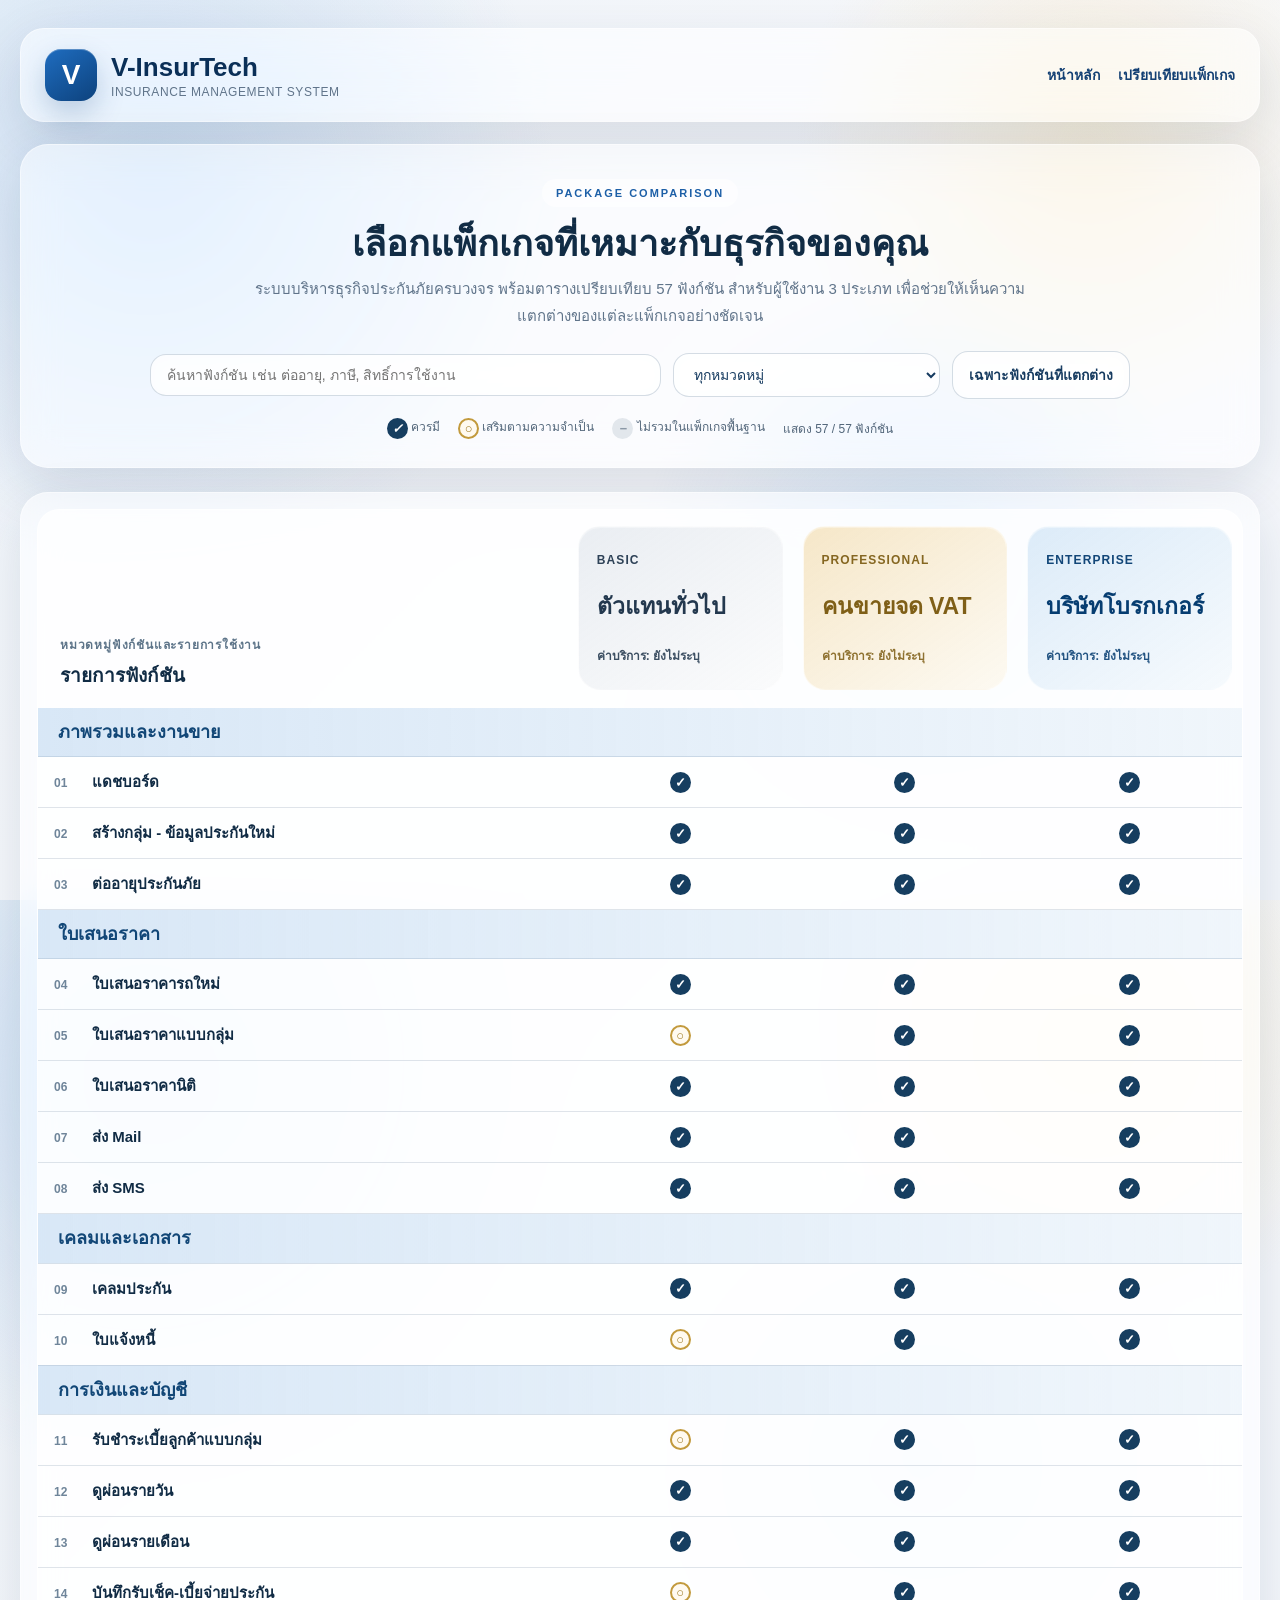
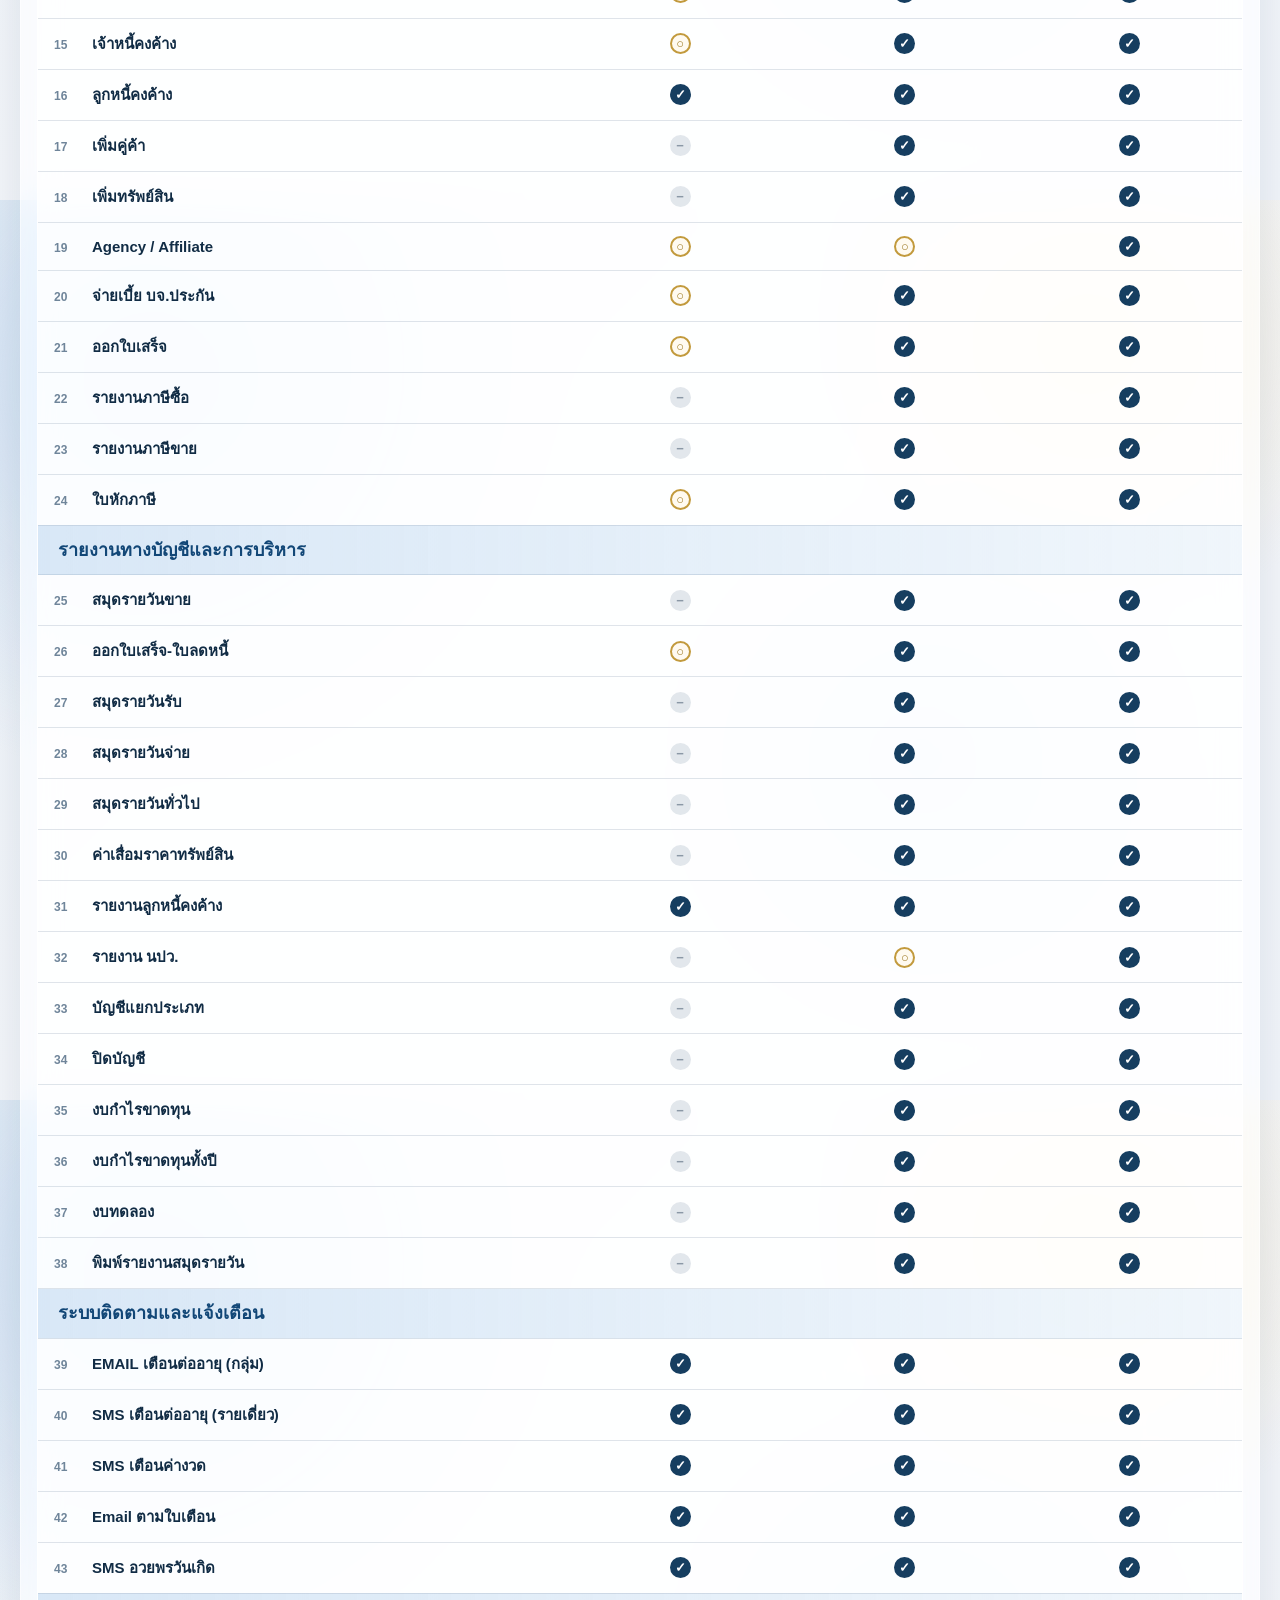
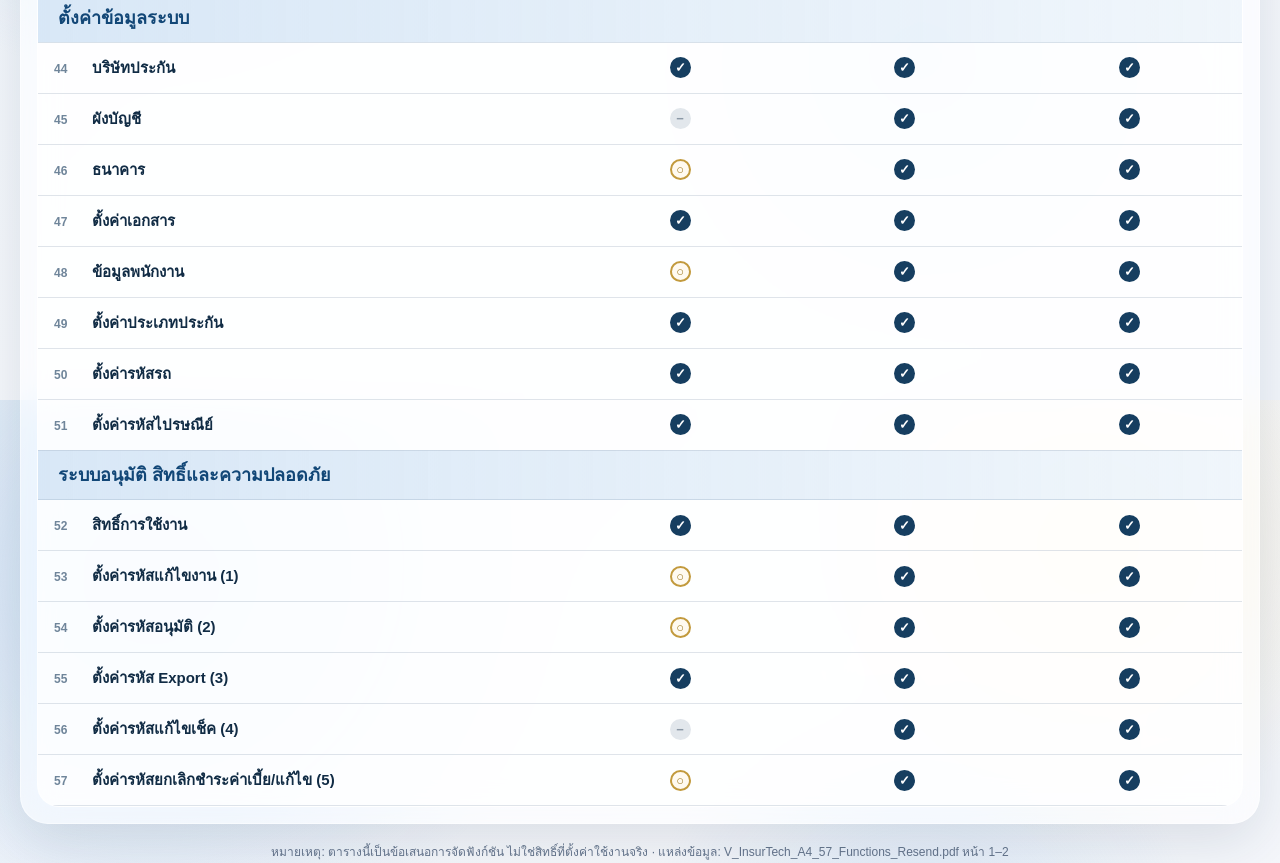
==== packages.html @ e35cf523 "Add files via upload" ====
<!doctype html>
<html lang="th">
<head>
<meta charset="utf-8">
<meta name="viewport" content="width=device-width, initial-scale=1">
<title>V-InsurTech | เปรียบเทียบแพ็กเกจ</title>
<style>
:root{
  --navy:#0a2f57;
  --navy-2:#123f73;
  --blue:#1d5fa7;
  --text:#23384e;
  --text-strong:#112c45;
  --muted:#60748a;
  --line:rgba(160,177,194,.34);
  --glass:rgba(255,255,255,.55);
  --glass-strong:rgba(255,255,255,.72);
  --shadow:0 18px 55px rgba(13,41,73,.12);
}
*{box-sizing:border-box}
html,body{height:100%}
body{
  margin:0;
  font-family:Prompt,"Noto Sans Thai",Tahoma,sans-serif;
  color:var(--text);
  background:
    radial-gradient(circle at 12% 20%, rgba(175,204,236,.55), transparent 30%),
    radial-gradient(circle at 85% 16%, rgba(245,223,174,.4), transparent 22%),
    radial-gradient(circle at 72% 62%, rgba(164,202,239,.30), transparent 26%),
    linear-gradient(135deg,#eef4fa 0%,#f7f8fb 52%,#f3f6fb 100%);
  font-size:14px;
}
.page{
  width:min(1280px, calc(100% - 40px));
  margin:28px auto 34px;
}
.glass{
  background:var(--glass);
  border:1px solid rgba(255,255,255,.45);
  backdrop-filter:blur(18px) saturate(150%);
  -webkit-backdrop-filter:blur(18px) saturate(150%);
  box-shadow:var(--shadow);
}
header{
  display:flex;
  align-items:center;
  justify-content:space-between;
  gap:16px;
  padding:20px 24px;
  border-radius:24px;
}
.head-left{display:flex;align-items:center;gap:14px}
.logo{
  width:52px;height:52px;border-radius:16px;
  background:linear-gradient(145deg,#1f6dc0,#0d427d);
  color:#fff;display:grid;place-items:center;
  font-size:28px;font-weight:800;
  box-shadow:inset 0 1px 0 rgba(255,255,255,.28), 0 12px 28px rgba(13,66,125,.22);
}
.brand{display:flex;flex-direction:column;gap:2px}
.brand .name{font-size:26px;font-weight:800;color:var(--navy)}
.brand .sub{font-size:12px;color:var(--muted);letter-spacing:.6px}
.head-note{text-align:right;color:var(--muted);font-size:12px;line-height:1.5}
.hero{
  margin-top:22px;
  padding:34px 34px 28px;
  border-radius:28px;
  text-align:center;
}
.eyebrow{
  display:inline-flex;align-items:center;gap:8px;
  font-size:11px;font-weight:800;letter-spacing:2px;
  color:var(--blue);
  background:rgba(255,255,255,.55);
  padding:8px 14px;border-radius:999px;
}
.hero h1{
  margin:16px auto 10px;
  font-size:36px;line-height:1.18;
  color:var(--text-strong);
  max-width:760px;
}
.hero p{
  margin:0 auto;
  color:var(--muted);line-height:1.8;
  max-width:780px;
  font-size:15px;
}
.toolbar{
  margin:22px auto 0;
  width:min(980px, 100%);
  display:flex;gap:12px;flex-wrap:wrap;justify-content:center;align-items:center;
}
input,button,select{
  font:inherit;color:#163b60;
  border:1px solid rgba(170,186,202,.50);
  background:rgba(255,255,255,.68);
  border-radius:16px;
  padding:12px 16px;
  backdrop-filter:blur(10px);
}
input{flex:1;min-width:240px}
select{min-width:200px}
button{cursor:pointer;font-weight:700;transition:.2s ease}
button:hover{transform:translateY(-1px)}
button.active{background:linear-gradient(145deg,#113d72,#072e58);color:#fff;border-color:transparent}
.legend{
  display:flex;gap:18px;flex-wrap:wrap;justify-content:center;align-items:center;
  margin:18px auto 0;
  color:#516579;font-size:12px;font-weight:500;
}
.mark{
  display:inline-grid;place-items:center;width:21px;height:21px;border-radius:50%;
  font-size:13px;font-weight:800;vertical-align:middle;
}
.s1{background:#163e60;color:#fff}
.s2{border:2px solid #c29a3d;color:#9c7821;background:#fffaf0}
.s0{background:#e2e7ec;color:#8b98a6}
.table-shell{
  margin-top:24px;
  padding:16px;
  border-radius:28px;
}
.wrap{
  overflow:auto;
  border-radius:22px;
  background:rgba(255,255,255,.74);
  border:1px solid rgba(255,255,255,.6);
}
table{width:100%;border-collapse:collapse;min-width:860px;table-layout:fixed}
col:first-child{width:44%}
col{width:18.666%}
thead th{
  padding:16px 10px 18px;
  vertical-align:bottom;
  text-align:center;
}
thead th:first-child{
  text-align:left;
  padding-left:22px;
  color:var(--text-strong);
  font-size:18px;
  font-weight:800;
}
.plan{
  border-radius:22px;
  padding:26px 18px 24px;
  text-align:left;
  min-height:164px;
  width:100%;
  display:flex;
  flex-direction:column;
  justify-content:space-between;
  border:1px solid rgba(255,255,255,.52);
  box-shadow:inset 0 1px 0 rgba(255,255,255,.35);
}
.silver{background:linear-gradient(145deg,rgba(232,236,241,.92),rgba(249,250,251,.76))}
.gold{background:linear-gradient(145deg,rgba(245,229,196,.92),rgba(252,248,238,.78));color:#7f5f17}
.diamond{background:linear-gradient(145deg,rgba(218,234,248,.94),rgba(244,249,253,.82));color:#063d71}
.plan small{font-size:12px;letter-spacing:1.1px;font-weight:800;opacity:.95;display:block}
.plan strong{display:block;font-size:23px;line-height:1.28;margin:10px 0 10px;font-weight:800}
.plan span{font-size:12px;font-weight:600;opacity:.88}
td{
  padding:13px 16px;
  border-bottom:1px solid var(--line);
  color:var(--text);
  background:rgba(255,255,255,.14);
}
td:first-child{
  font-size:15px;
  font-weight:600;
  color:var(--text-strong);
}
td:not(:first-child){text-align:center}
.num{
  display:inline-block;width:38px;
  color:#6f859a;
  font-size:12px;
  font-weight:700;
}
.group td{
  background:linear-gradient(90deg, rgba(214,230,246,.95), rgba(235,243,250,.75));
  color:#124777;
  font-weight:800;
  padding:12px 20px;
  font-size:18px;
  line-height:1.35;
  border-bottom:1px solid rgba(168,189,208,.45);
}
tr.item{transition:background .18s ease}
tr.item:hover td{background:rgba(226,240,252,.44)}
footer{
  margin-top:18px;
  text-align:center;
  font-size:12px;
  color:#64748b;
  line-height:1.7;
}
@media(max-width:960px){
  .page{width:min(100% - 24px, 100%)}
  .hero{padding:28px 18px 24px}
  .hero h1{font-size:30px}
}
@media(max-width:720px){
  header{padding:18px 16px;border-radius:20px}
  .head-note{display:none}
  .brand .name{font-size:22px}
  .hero h1{font-size:26px}
  .toolbar{justify-content:stretch}
  input,select,button{width:100%}
  .table-shell{padding:10px}
}
</style>
</head>
<body>
  <div class="page">
    <header class="glass">
      <div class="head-left">
        <div class="logo">V</div>
        <div class="brand">
          <div class="name">V-InsurTech</div>
          <div class="sub">INSURANCE MANAGEMENT SYSTEM</div>
        </div>
      </div>
      <nav style="display:flex;gap:18px;flex-wrap:wrap;font-weight:700"><a style="color:#123f73;text-decoration:none" href="index.html">หน้าหลัก</a><a style="color:#123f73;text-decoration:none" href="packages.html" aria-current="page">เปรียบเทียบแพ็กเกจ</a></nav>
    </header>

    <section class="hero glass">
      <div class="eyebrow">PACKAGE COMPARISON</div>
      <h1>เลือกแพ็กเกจที่เหมาะกับธุรกิจของคุณ</h1>
      <p>ระบบบริหารธุรกิจประกันภัยครบวงจร พร้อมตารางเปรียบเทียบ 57 ฟังก์ชัน สำหรับผู้ใช้งาน 3 ประเภท เพื่อช่วยให้เห็นความแตกต่างของแต่ละแพ็กเกจอย่างชัดเจน</p>

      <div class="toolbar">
        <input id="q" placeholder="ค้นหาฟังก์ชัน เช่น ต่ออายุ, ภาษี, สิทธิ์การใช้งาน" aria-label="ค้นหาฟังก์ชัน">
        <select id="cat" aria-label="หมวดหมู่"><option value="">ทุกหมวดหมู่</option></select>
        <button id="diff" aria-pressed="false">เฉพาะฟังก์ชันที่แตกต่าง</button>
      </div>

      <div class="legend">
        <span><i class="mark s1">✓</i> ควรมี</span>
        <span><i class="mark s2">○</i> เสริมตามความจำเป็น</span>
        <span><i class="mark s0">−</i> ไม่รวมในแพ็กเกจพื้นฐาน</span>
        <span id="count"></span>
      </div>
    </section>

    <section class="table-shell glass">
      <div class="wrap">
        <table>
          <colgroup><col><col><col><col></colgroup>
          <thead>
            <tr>
              <th><div style="display:flex;flex-direction:column;gap:6px;"><span style="font-size:12px;font-weight:700;letter-spacing:.8px;color:#5d7489;">หมวดหมู่ฟังก์ชันและรายการใช้งาน</span><span style="font-size:19px;font-weight:800;color:#112c45;">รายการฟังก์ชัน</span></div></th>
              <th><div class="plan silver"><small>BASIC</small><strong>ตัวแทนทั่วไป</strong><span>ค่าบริการ: ยังไม่ระบุ</span></div></th>
              <th><div class="plan gold"><small>PROFESSIONAL</small><strong>คนขายจด VAT</strong><span>ค่าบริการ: ยังไม่ระบุ</span></div></th>
              <th><div class="plan diamond"><small>ENTERPRISE</small><strong>บริษัทโบรกเกอร์</strong><span>ค่าบริการ: ยังไม่ระบุ</span></div></th>
            </tr>
          </thead>
          <tbody id="rows"></tbody>
        </table>
      </div>
    </section>

    <footer>หมายเหตุ: ตารางนี้เป็นข้อเสนอการจัดฟังก์ชัน ไม่ใช่สิทธิ์ที่ตั้งค่าใช้งานจริง · แหล่งข้อมูล: V_InsurTech_A4_57_Functions_Resend.pdf หน้า 1–2</footer>
  </div>

<script>
const data={"ภาพรวมและงานขาย": [[1, "แดชบอร์ด", "111"], [2, "สร้างกลุ่ม - ข้อมูลประกันใหม่", "111"], [3, "ต่ออายุประกันภัย", "111"]], "ใบเสนอราคา": [[4, "ใบเสนอราคารถใหม่", "111"], [5, "ใบเสนอราคาแบบกลุ่ม", "211"], [6, "ใบเสนอราคานิติ", "111"], [7, "ส่ง Mail", "111"], [8, "ส่ง SMS", "111"]], "เคลมและเอกสาร": [[9, "เคลมประกัน", "111"], [10, "ใบแจ้งหนี้", "211"]], "การเงินและบัญชี": [[11, "รับชำระเบี้ยลูกค้าแบบกลุ่ม", "211"], [12, "ดูผ่อนรายวัน", "111"], [13, "ดูผ่อนรายเดือน", "111"], [14, "บันทึกรับเช็ค-เบี้ยจ่ายประกัน", "211"], [15, "เจ้าหนี้คงค้าง", "211"], [16, "ลูกหนี้คงค้าง", "111"], [17, "เพิ่มคู่ค้า", "011"], [18, "เพิ่มทรัพย์สิน", "011"], [19, "Agency / Affiliate", "221"], [20, "จ่ายเบี้ย บจ.ประกัน", "211"], [21, "ออกใบเสร็จ", "211"], [22, "รายงานภาษีซื้อ", "011"], [23, "รายงานภาษีขาย", "011"], [24, "ใบหักภาษี", "211"]], "รายงานทางบัญชีและการบริหาร": [[25, "สมุดรายวันขาย", "011"], [26, "ออกใบเสร็จ-ใบลดหนี้", "211"], [27, "สมุดรายวันรับ", "011"], [28, "สมุดรายวันจ่าย", "011"], [29, "สมุดรายวันทั่วไป", "011"], [30, "ค่าเสื่อมราคาทรัพย์สิน", "011"], [31, "รายงานลูกหนี้คงค้าง", "111"], [32, "รายงาน นปว.", "021"], [33, "บัญชีแยกประเภท", "011"], [34, "ปิดบัญชี", "011"], [35, "งบกำไรขาดทุน", "011"], [36, "งบกำไรขาดทุนทั้งปี", "011"], [37, "งบทดลอง", "011"], [38, "พิมพ์รายงานสมุดรายวัน", "011"]], "ระบบติดตามและแจ้งเตือน": [[39, "EMAIL เตือนต่ออายุ (กลุ่ม)", "111"], [40, "SMS เตือนต่ออายุ (รายเดี่ยว)", "111"], [41, "SMS เตือนค่างวด", "111"], [42, "Email ตามใบเตือน", "111"], [43, "SMS อวยพรวันเกิด", "111"]], "ตั้งค่าข้อมูลระบบ": [[44, "บริษัทประกัน", "111"], [45, "ผังบัญชี", "011"], [46, "ธนาคาร", "211"], [47, "ตั้งค่าเอกสาร", "111"], [48, "ข้อมูลพนักงาน", "211"], [49, "ตั้งค่าประเภทประกัน", "111"], [50, "ตั้งค่ารหัสรถ", "111"], [51, "ตั้งค่ารหัสไปรษณีย์", "111"]], "ระบบอนุมัติ สิทธิ์และความปลอดภัย": [[52, "สิทธิ์การใช้งาน", "111"], [53, "ตั้งค่ารหัสแก้ไขงาน (1)", "211"], [54, "ตั้งค่ารหัสอนุมัติ (2)", "211"], [55, "ตั้งค่ารหัส Export (3)", "111"], [56, "ตั้งค่ารหัสแก้ไขเช็ค (4)", "011"], [57, "ตั้งค่ารหัสยกเลิกชำระค่าเบี้ย/แก้ไข (5)", "211"]]};

const q=document.querySelector('#q'),cat=document.querySelector('#cat'),diff=document.querySelector('#diff');
let only=false;
Object.keys(data).forEach(g=>cat.add(new Option(g,g)));
const symbols={'1':['✓','ควรมี'],'2':['○','เสริมตามความจำเป็น'],'0':['−','ไม่รวมในแพ็กเกจพื้นฐาน']};
function render(){
  let n=0;
  document.querySelector('#rows').innerHTML=Object.entries(data).map(([g,rs])=>{
    if(cat.value&&cat.value!==g)return '';
    let filtered=rs.filter(([i,name,s])=>name.toLowerCase().includes(q.value.trim().toLowerCase())&&(!only||new Set(s).size>1));
    n+=filtered.length;
    return filtered.length
      ? `<tr class="group"><td colspan="4">${g}</td></tr>`+
        filtered.map(([i,name,s])=>`<tr class="item"><td><span class="num">${String(i).padStart(2,'0')}</span>${name}</td>${[...s].map(v=>`<td><span class="mark s${v}" title="${symbols[v][1]}" aria-label="${symbols[v][1]}">${symbols[v][0]}</span></td>`).join('')}</tr>`).join('')
      : '';
  }).join('') || '<tr><td colspan="4">ไม่พบฟังก์ชันที่ค้นหา</td></tr>';
  document.querySelector('#count').textContent=`แสดง ${n} / 57 ฟังก์ชัน`;
}
q.oninput=render;
cat.onchange=render;
diff.onclick=()=>{only=!only;diff.classList.toggle('active',only);diff.setAttribute('aria-pressed',only);render()};
render();
</script>
</body>
</html>
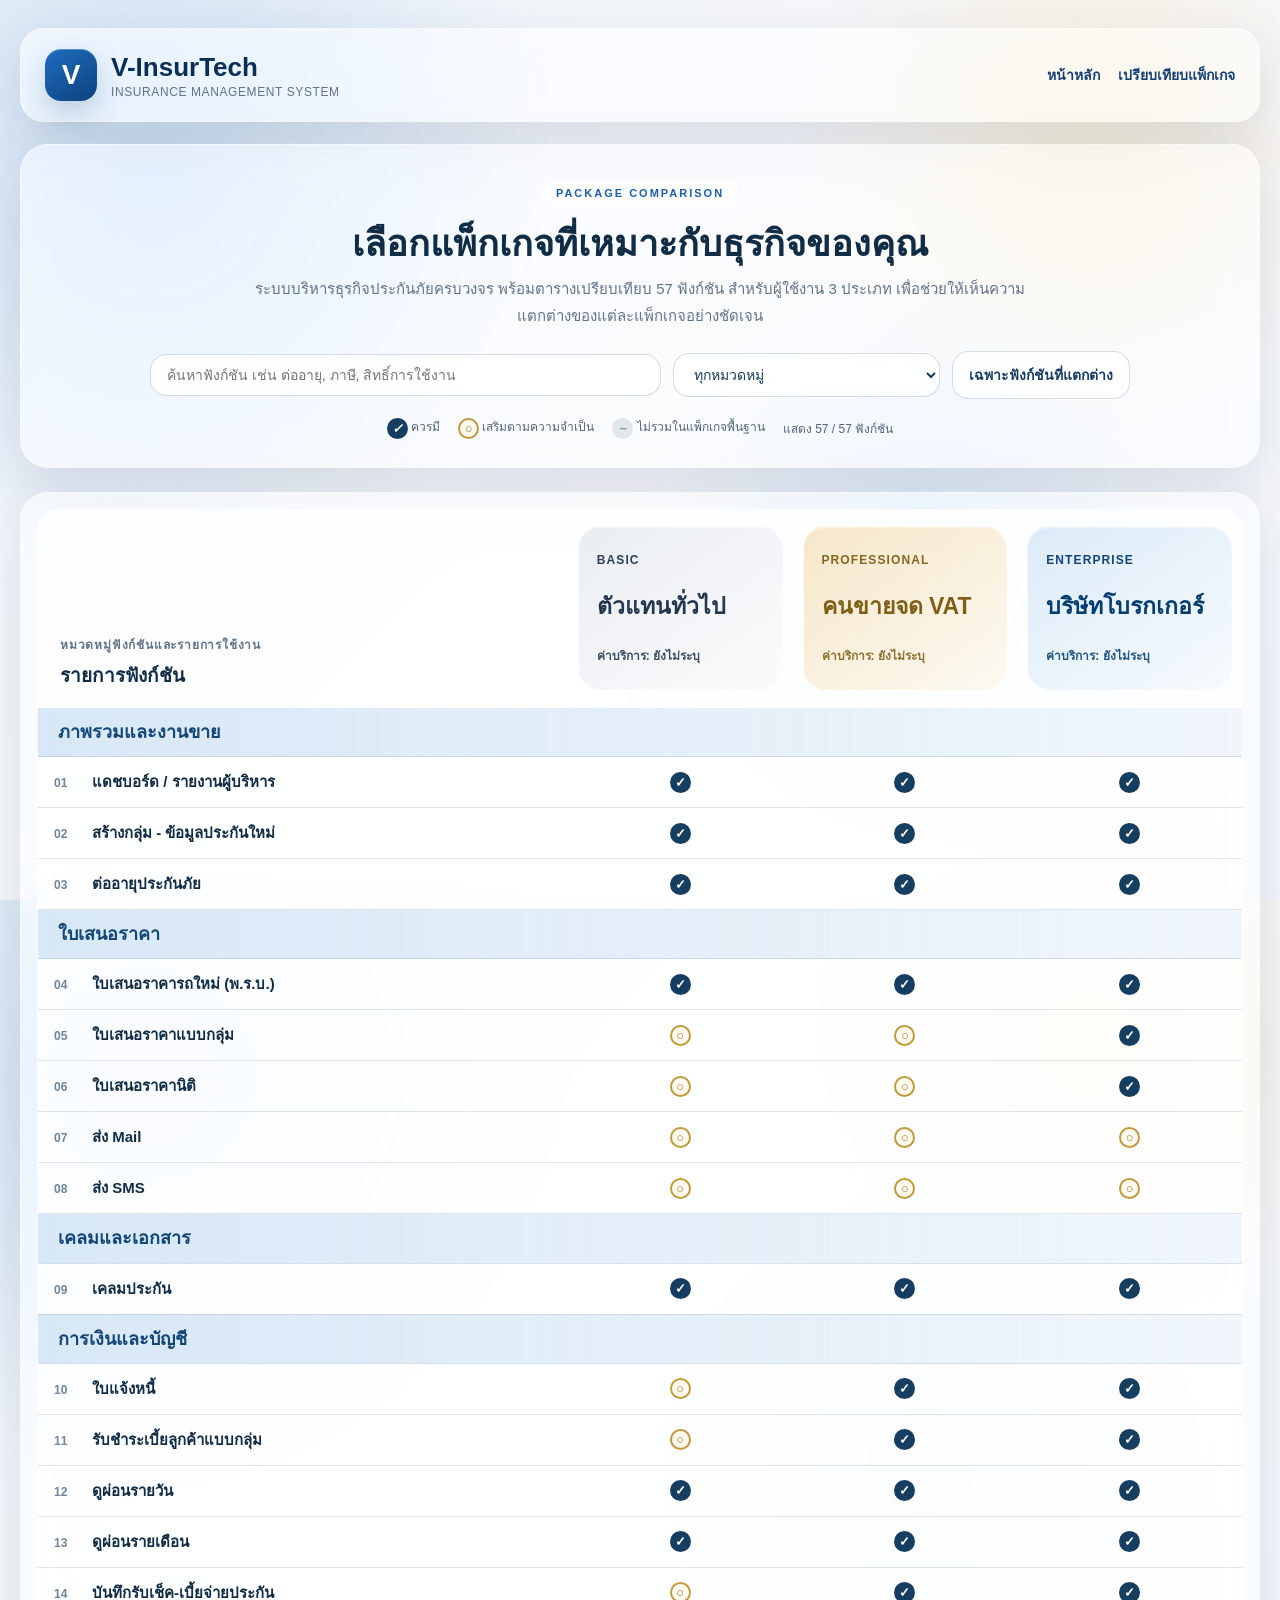
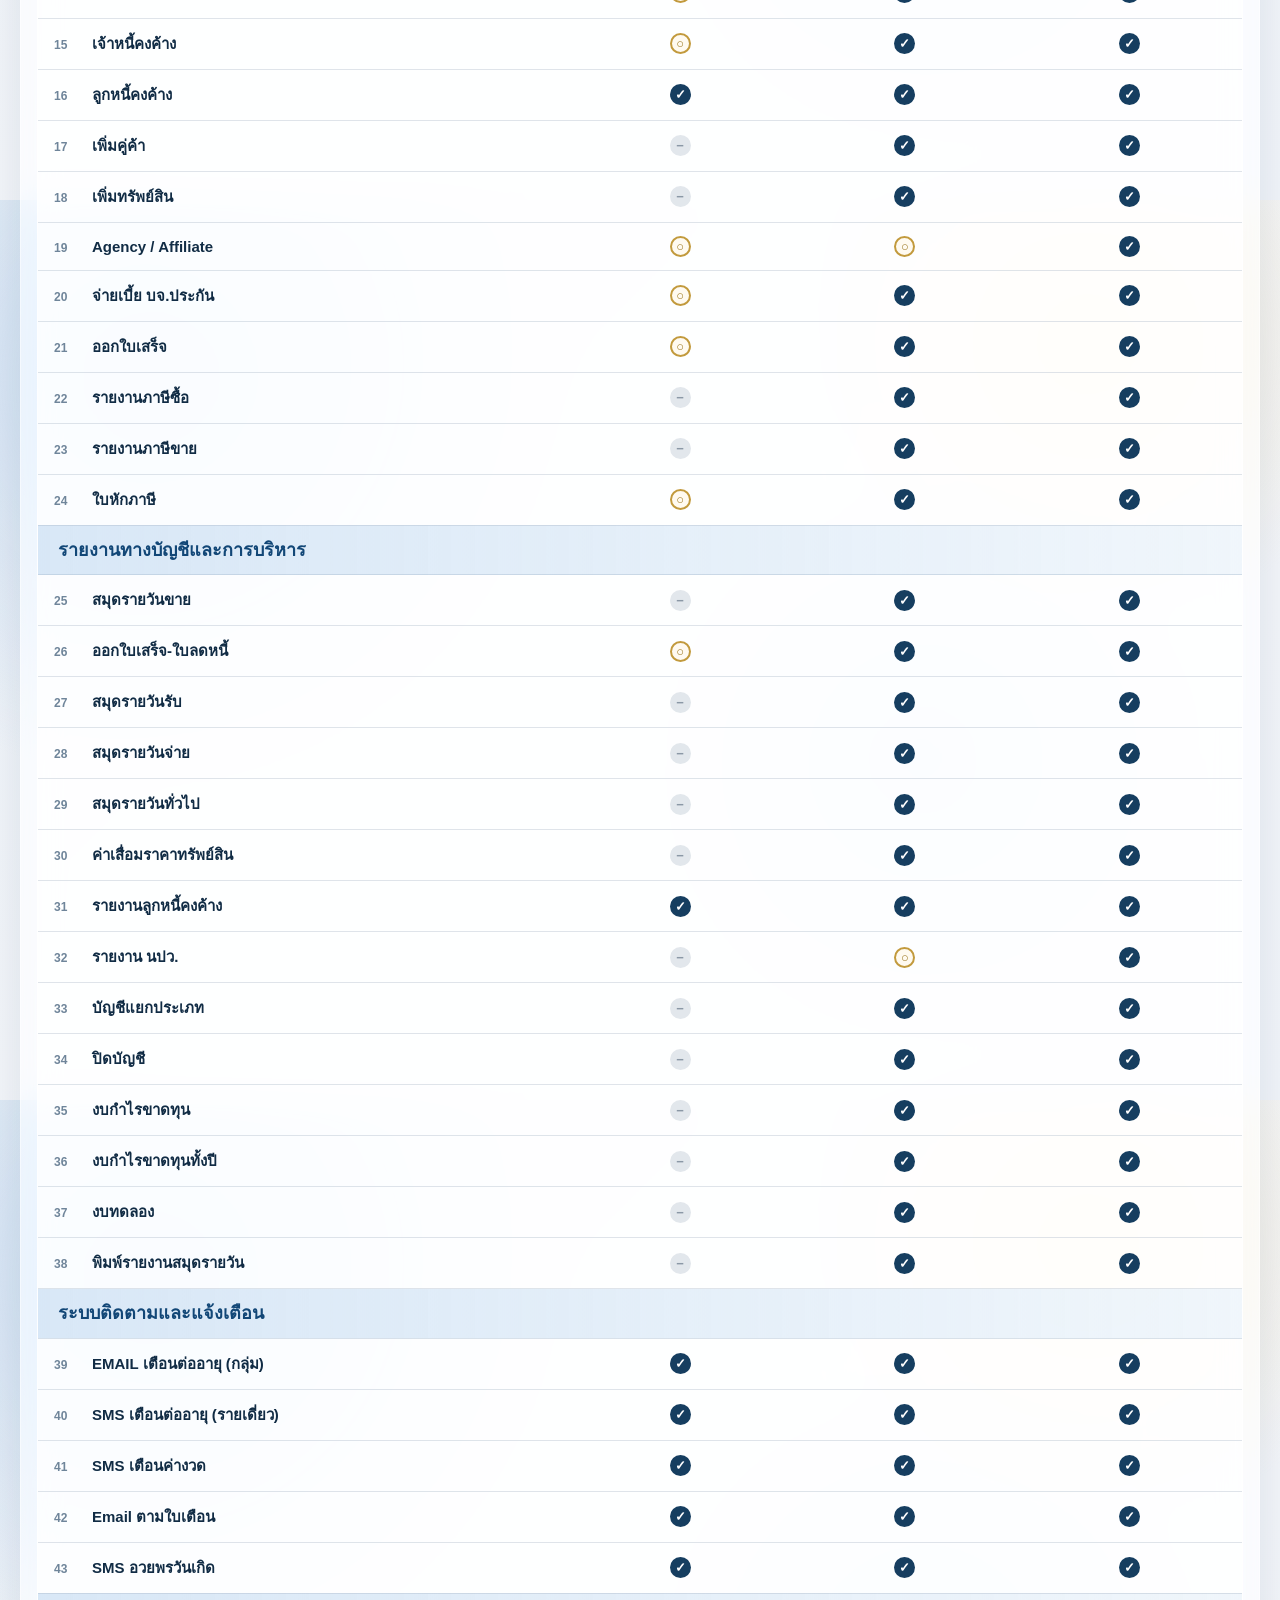
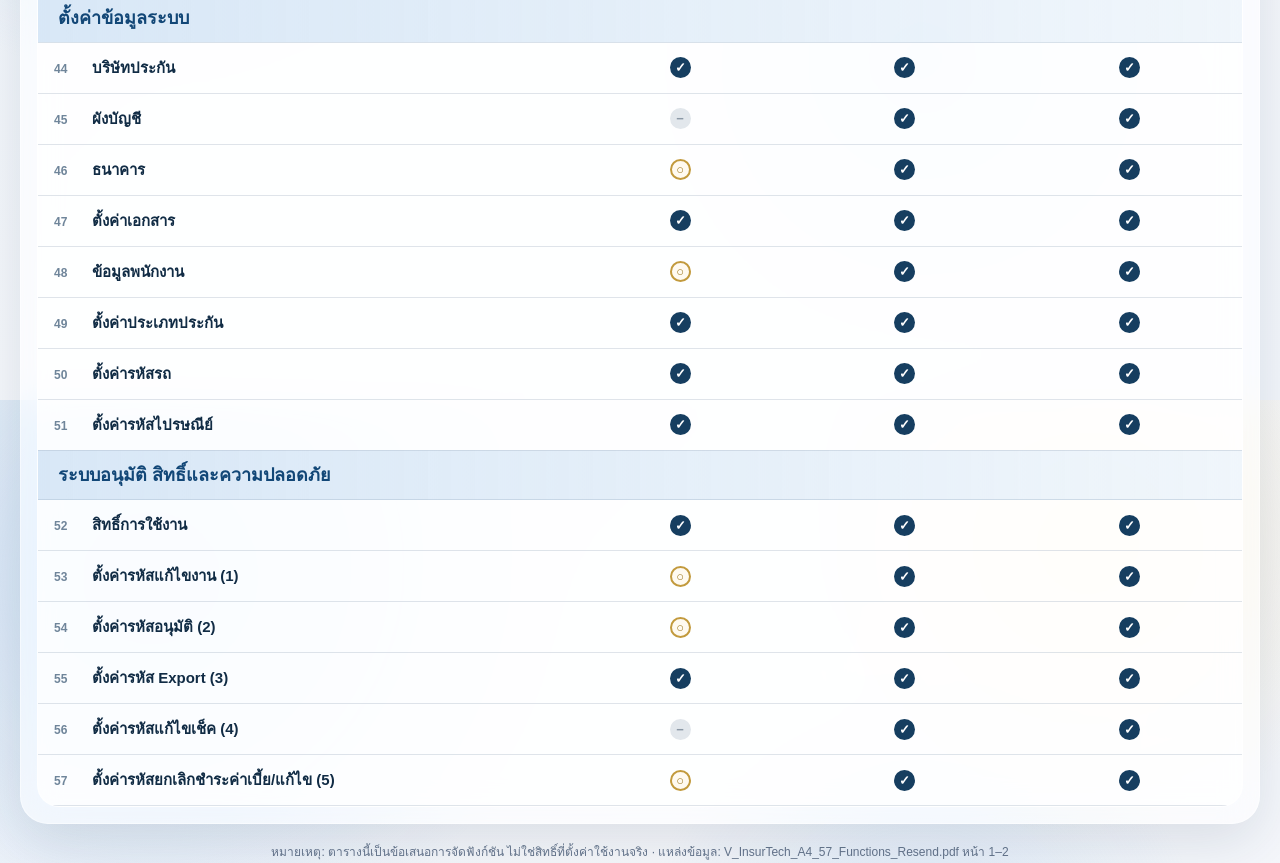
==== commit 1935ac93: "Add files via upload" ====
--- a/packages.html
+++ b/packages.html
@@ -265,7 +265,7 @@
   </div>
 
 <script>
-const data={"ภาพรวมและงานขาย": [[1, "แดชบอร์ด", "111"], [2, "สร้างกลุ่ม - ข้อมูลประกันใหม่", "111"], [3, "ต่ออายุประกันภัย", "111"]], "ใบเสนอราคา": [[4, "ใบเสนอราคารถใหม่", "111"], [5, "ใบเสนอราคาแบบกลุ่ม", "211"], [6, "ใบเสนอราคานิติ", "111"], [7, "ส่ง Mail", "111"], [8, "ส่ง SMS", "111"]], "เคลมและเอกสาร": [[9, "เคลมประกัน", "111"], [10, "ใบแจ้งหนี้", "211"]], "การเงินและบัญชี": [[11, "รับชำระเบี้ยลูกค้าแบบกลุ่ม", "211"], [12, "ดูผ่อนรายวัน", "111"], [13, "ดูผ่อนรายเดือน", "111"], [14, "บันทึกรับเช็ค-เบี้ยจ่ายประกัน", "211"], [15, "เจ้าหนี้คงค้าง", "211"], [16, "ลูกหนี้คงค้าง", "111"], [17, "เพิ่มคู่ค้า", "011"], [18, "เพิ่มทรัพย์สิน", "011"], [19, "Agency / Affiliate", "221"], [20, "จ่ายเบี้ย บจ.ประกัน", "211"], [21, "ออกใบเสร็จ", "211"], [22, "รายงานภาษีซื้อ", "011"], [23, "รายงานภาษีขาย", "011"], [24, "ใบหักภาษี", "211"]], "รายงานทางบัญชีและการบริหาร": [[25, "สมุดรายวันขาย", "011"], [26, "ออกใบเสร็จ-ใบลดหนี้", "211"], [27, "สมุดรายวันรับ", "011"], [28, "สมุดรายวันจ่าย", "011"], [29, "สมุดรายวันทั่วไป", "011"], [30, "ค่าเสื่อมราคาทรัพย์สิน", "011"], [31, "รายงานลูกหนี้คงค้าง", "111"], [32, "รายงาน นปว.", "021"], [33, "บัญชีแยกประเภท", "011"], [34, "ปิดบัญชี", "011"], [35, "งบกำไรขาดทุน", "011"], [36, "งบกำไรขาดทุนทั้งปี", "011"], [37, "งบทดลอง", "011"], [38, "พิมพ์รายงานสมุดรายวัน", "011"]], "ระบบติดตามและแจ้งเตือน": [[39, "EMAIL เตือนต่ออายุ (กลุ่ม)", "111"], [40, "SMS เตือนต่ออายุ (รายเดี่ยว)", "111"], [41, "SMS เตือนค่างวด", "111"], [42, "Email ตามใบเตือน", "111"], [43, "SMS อวยพรวันเกิด", "111"]], "ตั้งค่าข้อมูลระบบ": [[44, "บริษัทประกัน", "111"], [45, "ผังบัญชี", "011"], [46, "ธนาคาร", "211"], [47, "ตั้งค่าเอกสาร", "111"], [48, "ข้อมูลพนักงาน", "211"], [49, "ตั้งค่าประเภทประกัน", "111"], [50, "ตั้งค่ารหัสรถ", "111"], [51, "ตั้งค่ารหัสไปรษณีย์", "111"]], "ระบบอนุมัติ สิทธิ์และความปลอดภัย": [[52, "สิทธิ์การใช้งาน", "111"], [53, "ตั้งค่ารหัสแก้ไขงาน (1)", "211"], [54, "ตั้งค่ารหัสอนุมัติ (2)", "211"], [55, "ตั้งค่ารหัส Export (3)", "111"], [56, "ตั้งค่ารหัสแก้ไขเช็ค (4)", "011"], [57, "ตั้งค่ารหัสยกเลิกชำระค่าเบี้ย/แก้ไข (5)", "211"]]};
+const data={"ภาพรวมและงานขาย": [[1, "แดชบอร์ด / รายงานผู้บริหาร", "111"], [2, "สร้างกลุ่ม - ข้อมูลประกันใหม่", "111"], [3, "ต่ออายุประกันภัย", "111"]], "ใบเสนอราคา": [[4, "ใบเสนอราคารถใหม่ (พ.ร.บ.)", "111"], [5, "ใบเสนอราคาแบบกลุ่ม", "221"], [6, "ใบเสนอราคานิติ", "221"], [7, "ส่ง Mail", "222"], [8, "ส่ง SMS", "222"]], "เคลมและเอกสาร": [[9, "เคลมประกัน", "111"]], "การเงินและบัญชี": [[10, "ใบแจ้งหนี้", "211"], [11, "รับชำระเบี้ยลูกค้าแบบกลุ่ม", "211"], [12, "ดูผ่อนรายวัน", "111"], [13, "ดูผ่อนรายเดือน", "111"], [14, "บันทึกรับเช็ค-เบี้ยจ่ายประกัน", "211"], [15, "เจ้าหนี้คงค้าง", "211"], [16, "ลูกหนี้คงค้าง", "111"], [17, "เพิ่มคู่ค้า", "011"], [18, "เพิ่มทรัพย์สิน", "011"], [19, "Agency / Affiliate", "221"], [20, "จ่ายเบี้ย บจ.ประกัน", "211"], [21, "ออกใบเสร็จ", "211"], [22, "รายงานภาษีซื้อ", "011"], [23, "รายงานภาษีขาย", "011"], [24, "ใบหักภาษี", "211"]], "รายงานทางบัญชีและการบริหาร": [[25, "สมุดรายวันขาย", "011"], [26, "ออกใบเสร็จ-ใบลดหนี้", "211"], [27, "สมุดรายวันรับ", "011"], [28, "สมุดรายวันจ่าย", "011"], [29, "สมุดรายวันทั่วไป", "011"], [30, "ค่าเสื่อมราคาทรัพย์สิน", "011"], [31, "รายงานลูกหนี้คงค้าง", "111"], [32, "รายงาน นปว.", "021"], [33, "บัญชีแยกประเภท", "011"], [34, "ปิดบัญชี", "011"], [35, "งบกำไรขาดทุน", "011"], [36, "งบกำไรขาดทุนทั้งปี", "011"], [37, "งบทดลอง", "011"], [38, "พิมพ์รายงานสมุดรายวัน", "011"]], "ระบบติดตามและแจ้งเตือน": [[39, "EMAIL เตือนต่ออายุ (กลุ่ม)", "111"], [40, "SMS เตือนต่ออายุ (รายเดี่ยว)", "111"], [41, "SMS เตือนค่างวด", "111"], [42, "Email ตามใบเตือน", "111"], [43, "SMS อวยพรวันเกิด", "111"]], "ตั้งค่าข้อมูลระบบ": [[44, "บริษัทประกัน", "111"], [45, "ผังบัญชี", "011"], [46, "ธนาคาร", "211"], [47, "ตั้งค่าเอกสาร", "111"], [48, "ข้อมูลพนักงาน", "211"], [49, "ตั้งค่าประเภทประกัน", "111"], [50, "ตั้งค่ารหัสรถ", "111"], [51, "ตั้งค่ารหัสไปรษณีย์", "111"]], "ระบบอนุมัติ สิทธิ์และความปลอดภัย": [[52, "สิทธิ์การใช้งาน", "111"], [53, "ตั้งค่ารหัสแก้ไขงาน (1)", "211"], [54, "ตั้งค่ารหัสอนุมัติ (2)", "211"], [55, "ตั้งค่ารหัส Export (3)", "111"], [56, "ตั้งค่ารหัสแก้ไขเช็ค (4)", "011"], [57, "ตั้งค่ารหัสยกเลิกชำระค่าเบี้ย/แก้ไข (5)", "211"]]};
 
 const q=document.querySelector('#q'),cat=document.querySelector('#cat'),diff=document.querySelector('#diff');
 let only=false;
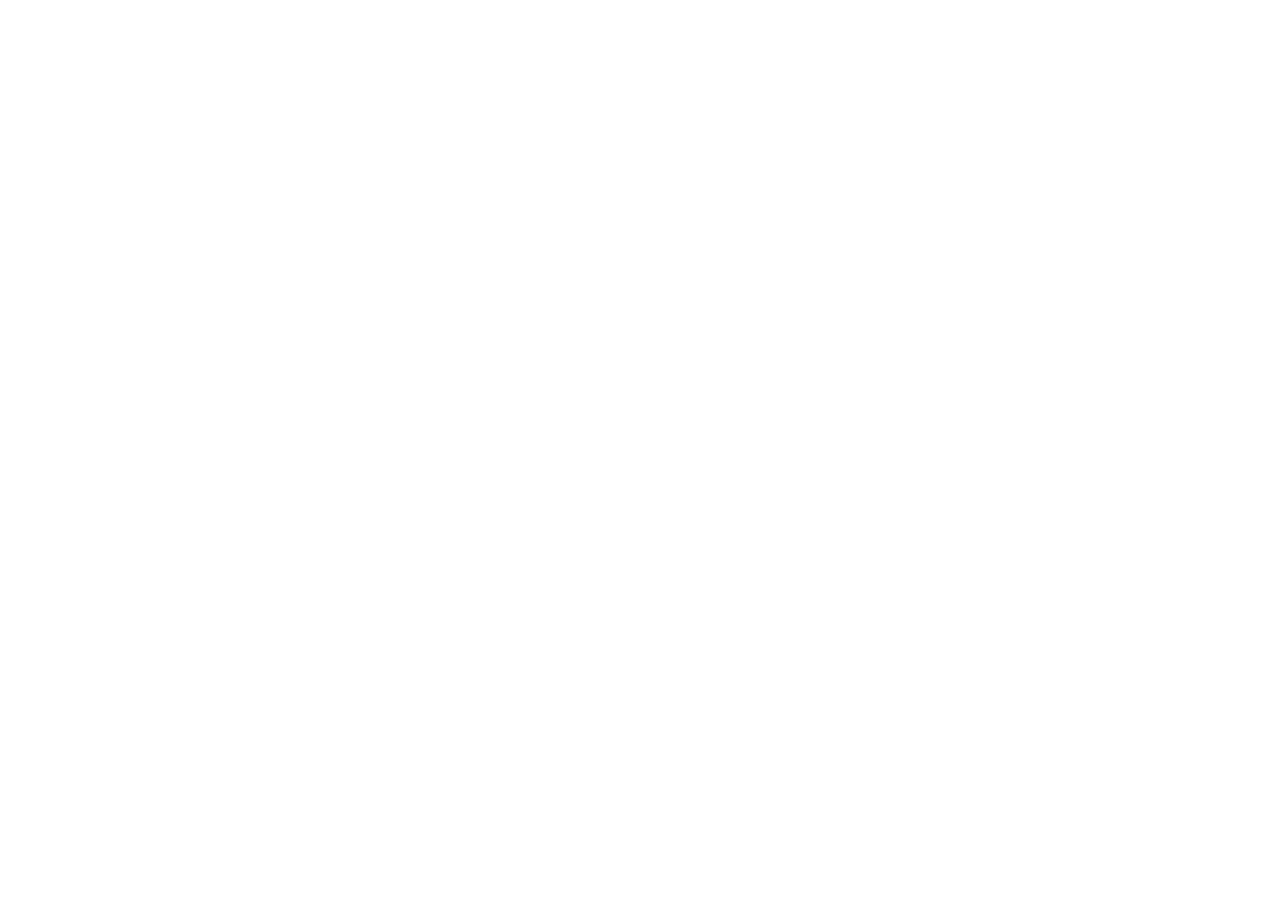
==== commit 699c6d75: "Add files via upload" ====
--- a/packages.html
+++ b/packages.html
@@ -1,293 +1,12 @@
 <!doctype html>
 <html lang="th">
-<head>
-<meta charset="utf-8">
-<meta name="viewport" content="width=device-width, initial-scale=1">
-<title>V-InsurTech | เปรียบเทียบแพ็กเกจ</title>
-<style>
-:root{
-  --navy:#0a2f57;
-  --navy-2:#123f73;
-  --blue:#1d5fa7;
-  --text:#23384e;
-  --text-strong:#112c45;
-  --muted:#60748a;
-  --line:rgba(160,177,194,.34);
-  --glass:rgba(255,255,255,.55);
-  --glass-strong:rgba(255,255,255,.72);
-  --shadow:0 18px 55px rgba(13,41,73,.12);
-}
-*{box-sizing:border-box}
-html,body{height:100%}
-body{
-  margin:0;
-  font-family:Prompt,"Noto Sans Thai",Tahoma,sans-serif;
-  color:var(--text);
-  background:
-    radial-gradient(circle at 12% 20%, rgba(175,204,236,.55), transparent 30%),
-    radial-gradient(circle at 85% 16%, rgba(245,223,174,.4), transparent 22%),
-    radial-gradient(circle at 72% 62%, rgba(164,202,239,.30), transparent 26%),
-    linear-gradient(135deg,#eef4fa 0%,#f7f8fb 52%,#f3f6fb 100%);
-  font-size:14px;
-}
-.page{
-  width:min(1280px, calc(100% - 40px));
-  margin:28px auto 34px;
-}
-.glass{
-  background:var(--glass);
-  border:1px solid rgba(255,255,255,.45);
-  backdrop-filter:blur(18px) saturate(150%);
-  -webkit-backdrop-filter:blur(18px) saturate(150%);
-  box-shadow:var(--shadow);
-}
-header{
-  display:flex;
-  align-items:center;
-  justify-content:space-between;
-  gap:16px;
-  padding:20px 24px;
-  border-radius:24px;
-}
-.head-left{display:flex;align-items:center;gap:14px}
-.logo{
-  width:52px;height:52px;border-radius:16px;
-  background:linear-gradient(145deg,#1f6dc0,#0d427d);
-  color:#fff;display:grid;place-items:center;
-  font-size:28px;font-weight:800;
-  box-shadow:inset 0 1px 0 rgba(255,255,255,.28), 0 12px 28px rgba(13,66,125,.22);
-}
-.brand{display:flex;flex-direction:column;gap:2px}
-.brand .name{font-size:26px;font-weight:800;color:var(--navy)}
-.brand .sub{font-size:12px;color:var(--muted);letter-spacing:.6px}
-.head-note{text-align:right;color:var(--muted);font-size:12px;line-height:1.5}
-.hero{
-  margin-top:22px;
-  padding:34px 34px 28px;
-  border-radius:28px;
-  text-align:center;
-}
-.eyebrow{
-  display:inline-flex;align-items:center;gap:8px;
-  font-size:11px;font-weight:800;letter-spacing:2px;
-  color:var(--blue);
-  background:rgba(255,255,255,.55);
-  padding:8px 14px;border-radius:999px;
-}
-.hero h1{
-  margin:16px auto 10px;
-  font-size:36px;line-height:1.18;
-  color:var(--text-strong);
-  max-width:760px;
-}
-.hero p{
-  margin:0 auto;
-  color:var(--muted);line-height:1.8;
-  max-width:780px;
-  font-size:15px;
-}
-.toolbar{
-  margin:22px auto 0;
-  width:min(980px, 100%);
-  display:flex;gap:12px;flex-wrap:wrap;justify-content:center;align-items:center;
-}
-input,button,select{
-  font:inherit;color:#163b60;
-  border:1px solid rgba(170,186,202,.50);
-  background:rgba(255,255,255,.68);
-  border-radius:16px;
-  padding:12px 16px;
-  backdrop-filter:blur(10px);
-}
-input{flex:1;min-width:240px}
-select{min-width:200px}
-button{cursor:pointer;font-weight:700;transition:.2s ease}
-button:hover{transform:translateY(-1px)}
-button.active{background:linear-gradient(145deg,#113d72,#072e58);color:#fff;border-color:transparent}
-.legend{
-  display:flex;gap:18px;flex-wrap:wrap;justify-content:center;align-items:center;
-  margin:18px auto 0;
-  color:#516579;font-size:12px;font-weight:500;
-}
-.mark{
-  display:inline-grid;place-items:center;width:21px;height:21px;border-radius:50%;
-  font-size:13px;font-weight:800;vertical-align:middle;
-}
-.s1{background:#163e60;color:#fff}
-.s2{border:2px solid #c29a3d;color:#9c7821;background:#fffaf0}
-.s0{background:#e2e7ec;color:#8b98a6}
-.table-shell{
-  margin-top:24px;
-  padding:16px;
-  border-radius:28px;
-}
-.wrap{
-  overflow:auto;
-  border-radius:22px;
-  background:rgba(255,255,255,.74);
-  border:1px solid rgba(255,255,255,.6);
-}
-table{width:100%;border-collapse:collapse;min-width:860px;table-layout:fixed}
-col:first-child{width:44%}
-col{width:18.666%}
-thead th{
-  padding:16px 10px 18px;
-  vertical-align:bottom;
-  text-align:center;
-}
-thead th:first-child{
-  text-align:left;
-  padding-left:22px;
-  color:var(--text-strong);
-  font-size:18px;
-  font-weight:800;
-}
-.plan{
-  border-radius:22px;
-  padding:26px 18px 24px;
-  text-align:left;
-  min-height:164px;
-  width:100%;
-  display:flex;
-  flex-direction:column;
-  justify-content:space-between;
-  border:1px solid rgba(255,255,255,.52);
-  box-shadow:inset 0 1px 0 rgba(255,255,255,.35);
-}
-.silver{background:linear-gradient(145deg,rgba(232,236,241,.92),rgba(249,250,251,.76))}
-.gold{background:linear-gradient(145deg,rgba(245,229,196,.92),rgba(252,248,238,.78));color:#7f5f17}
-.diamond{background:linear-gradient(145deg,rgba(218,234,248,.94),rgba(244,249,253,.82));color:#063d71}
-.plan small{font-size:12px;letter-spacing:1.1px;font-weight:800;opacity:.95;display:block}
-.plan strong{display:block;font-size:23px;line-height:1.28;margin:10px 0 10px;font-weight:800}
-.plan span{font-size:12px;font-weight:600;opacity:.88}
-td{
-  padding:13px 16px;
-  border-bottom:1px solid var(--line);
-  color:var(--text);
-  background:rgba(255,255,255,.14);
-}
-td:first-child{
-  font-size:15px;
-  font-weight:600;
-  color:var(--text-strong);
-}
-td:not(:first-child){text-align:center}
-.num{
-  display:inline-block;width:38px;
-  color:#6f859a;
-  font-size:12px;
-  font-weight:700;
-}
-.group td{
-  background:linear-gradient(90deg, rgba(214,230,246,.95), rgba(235,243,250,.75));
-  color:#124777;
-  font-weight:800;
-  padding:12px 20px;
-  font-size:18px;
-  line-height:1.35;
-  border-bottom:1px solid rgba(168,189,208,.45);
-}
-tr.item{transition:background .18s ease}
-tr.item:hover td{background:rgba(226,240,252,.44)}
-footer{
-  margin-top:18px;
-  text-align:center;
-  font-size:12px;
-  color:#64748b;
-  line-height:1.7;
-}
-@media(max-width:960px){
-  .page{width:min(100% - 24px, 100%)}
-  .hero{padding:28px 18px 24px}
-  .hero h1{font-size:30px}
-}
-@media(max-width:720px){
-  header{padding:18px 16px;border-radius:20px}
-  .head-note{display:none}
-  .brand .name{font-size:22px}
-  .hero h1{font-size:26px}
-  .toolbar{justify-content:stretch}
-  input,select,button{width:100%}
-  .table-shell{padding:10px}
-}
-</style>
-</head>
-<body>
-  <div class="page">
-    <header class="glass">
-      <div class="head-left">
-        <div class="logo">V</div>
-        <div class="brand">
-          <div class="name">V-InsurTech</div>
-          <div class="sub">INSURANCE MANAGEMENT SYSTEM</div>
-        </div>
-      </div>
-      <nav style="display:flex;gap:18px;flex-wrap:wrap;font-weight:700"><a style="color:#123f73;text-decoration:none" href="index.html">หน้าหลัก</a><a style="color:#123f73;text-decoration:none" href="packages.html" aria-current="page">เปรียบเทียบแพ็กเกจ</a></nav>
-    </header>
-
-    <section class="hero glass">
-      <div class="eyebrow">PACKAGE COMPARISON</div>
-      <h1>เลือกแพ็กเกจที่เหมาะกับธุรกิจของคุณ</h1>
-      <p>ระบบบริหารธุรกิจประกันภัยครบวงจร พร้อมตารางเปรียบเทียบ 57 ฟังก์ชัน สำหรับผู้ใช้งาน 3 ประเภท เพื่อช่วยให้เห็นความแตกต่างของแต่ละแพ็กเกจอย่างชัดเจน</p>
-
-      <div class="toolbar">
-        <input id="q" placeholder="ค้นหาฟังก์ชัน เช่น ต่ออายุ, ภาษี, สิทธิ์การใช้งาน" aria-label="ค้นหาฟังก์ชัน">
-        <select id="cat" aria-label="หมวดหมู่"><option value="">ทุกหมวดหมู่</option></select>
-        <button id="diff" aria-pressed="false">เฉพาะฟังก์ชันที่แตกต่าง</button>
-      </div>
-
-      <div class="legend">
-        <span><i class="mark s1">✓</i> ควรมี</span>
-        <span><i class="mark s2">○</i> เสริมตามความจำเป็น</span>
-        <span><i class="mark s0">−</i> ไม่รวมในแพ็กเกจพื้นฐาน</span>
-        <span id="count"></span>
-      </div>
-    </section>
-
-    <section class="table-shell glass">
-      <div class="wrap">
-        <table>
-          <colgroup><col><col><col><col></colgroup>
-          <thead>
-            <tr>
-              <th><div style="display:flex;flex-direction:column;gap:6px;"><span style="font-size:12px;font-weight:700;letter-spacing:.8px;color:#5d7489;">หมวดหมู่ฟังก์ชันและรายการใช้งาน</span><span style="font-size:19px;font-weight:800;color:#112c45;">รายการฟังก์ชัน</span></div></th>
-              <th><div class="plan silver"><small>BASIC</small><strong>ตัวแทนทั่วไป</strong><span>ค่าบริการ: ยังไม่ระบุ</span></div></th>
-              <th><div class="plan gold"><small>PROFESSIONAL</small><strong>คนขายจด VAT</strong><span>ค่าบริการ: ยังไม่ระบุ</span></div></th>
-              <th><div class="plan diamond"><small>ENTERPRISE</small><strong>บริษัทโบรกเกอร์</strong><span>ค่าบริการ: ยังไม่ระบุ</span></div></th>
-            </tr>
-          </thead>
-          <tbody id="rows"></tbody>
-        </table>
-      </div>
-    </section>
-
-    <footer>หมายเหตุ: ตารางนี้เป็นข้อเสนอการจัดฟังก์ชัน ไม่ใช่สิทธิ์ที่ตั้งค่าใช้งานจริง · แหล่งข้อมูล: V_InsurTech_A4_57_Functions_Resend.pdf หน้า 1–2</footer>
-  </div>
-
-<script>
-const data={"ภาพรวมและงานขาย": [[1, "แดชบอร์ด / รายงานผู้บริหาร", "111"], [2, "สร้างกลุ่ม - ข้อมูลประกันใหม่", "111"], [3, "ต่ออายุประกันภัย", "111"]], "ใบเสนอราคา": [[4, "ใบเสนอราคารถใหม่ (พ.ร.บ.)", "111"], [5, "ใบเสนอราคาแบบกลุ่ม", "221"], [6, "ใบเสนอราคานิติ", "221"], [7, "ส่ง Mail", "222"], [8, "ส่ง SMS", "222"]], "เคลมและเอกสาร": [[9, "เคลมประกัน", "111"]], "การเงินและบัญชี": [[10, "ใบแจ้งหนี้", "211"], [11, "รับชำระเบี้ยลูกค้าแบบกลุ่ม", "211"], [12, "ดูผ่อนรายวัน", "111"], [13, "ดูผ่อนรายเดือน", "111"], [14, "บันทึกรับเช็ค-เบี้ยจ่ายประกัน", "211"], [15, "เจ้าหนี้คงค้าง", "211"], [16, "ลูกหนี้คงค้าง", "111"], [17, "เพิ่มคู่ค้า", "011"], [18, "เพิ่มทรัพย์สิน", "011"], [19, "Agency / Affiliate", "221"], [20, "จ่ายเบี้ย บจ.ประกัน", "211"], [21, "ออกใบเสร็จ", "211"], [22, "รายงานภาษีซื้อ", "011"], [23, "รายงานภาษีขาย", "011"], [24, "ใบหักภาษี", "211"]], "รายงานทางบัญชีและการบริหาร": [[25, "สมุดรายวันขาย", "011"], [26, "ออกใบเสร็จ-ใบลดหนี้", "211"], [27, "สมุดรายวันรับ", "011"], [28, "สมุดรายวันจ่าย", "011"], [29, "สมุดรายวันทั่วไป", "011"], [30, "ค่าเสื่อมราคาทรัพย์สิน", "011"], [31, "รายงานลูกหนี้คงค้าง", "111"], [32, "รายงาน นปว.", "021"], [33, "บัญชีแยกประเภท", "011"], [34, "ปิดบัญชี", "011"], [35, "งบกำไรขาดทุน", "011"], [36, "งบกำไรขาดทุนทั้งปี", "011"], [37, "งบทดลอง", "011"], [38, "พิมพ์รายงานสมุดรายวัน", "011"]], "ระบบติดตามและแจ้งเตือน": [[39, "EMAIL เตือนต่ออายุ (กลุ่ม)", "111"], [40, "SMS เตือนต่ออายุ (รายเดี่ยว)", "111"], [41, "SMS เตือนค่างวด", "111"], [42, "Email ตามใบเตือน", "111"], [43, "SMS อวยพรวันเกิด", "111"]], "ตั้งค่าข้อมูลระบบ": [[44, "บริษัทประกัน", "111"], [45, "ผังบัญชี", "011"], [46, "ธนาคาร", "211"], [47, "ตั้งค่าเอกสาร", "111"], [48, "ข้อมูลพนักงาน", "211"], [49, "ตั้งค่าประเภทประกัน", "111"], [50, "ตั้งค่ารหัสรถ", "111"], [51, "ตั้งค่ารหัสไปรษณีย์", "111"]], "ระบบอนุมัติ สิทธิ์และความปลอดภัย": [[52, "สิทธิ์การใช้งาน", "111"], [53, "ตั้งค่ารหัสแก้ไขงาน (1)", "211"], [54, "ตั้งค่ารหัสอนุมัติ (2)", "211"], [55, "ตั้งค่ารหัส Export (3)", "111"], [56, "ตั้งค่ารหัสแก้ไขเช็ค (4)", "011"], [57, "ตั้งค่ารหัสยกเลิกชำระค่าเบี้ย/แก้ไข (5)", "211"]]};
-
-const q=document.querySelector('#q'),cat=document.querySelector('#cat'),diff=document.querySelector('#diff');
-let only=false;
-Object.keys(data).forEach(g=>cat.add(new Option(g,g)));
-const symbols={'1':['✓','ควรมี'],'2':['○','เสริมตามความจำเป็น'],'0':['−','ไม่รวมในแพ็กเกจพื้นฐาน']};
-function render(){
-  let n=0;
-  document.querySelector('#rows').innerHTML=Object.entries(data).map(([g,rs])=>{
-    if(cat.value&&cat.value!==g)return '';
-    let filtered=rs.filter(([i,name,s])=>name.toLowerCase().includes(q.value.trim().toLowerCase())&&(!only||new Set(s).size>1));
-    n+=filtered.length;
-    return filtered.length
-      ? `<tr class="group"><td colspan="4">${g}</td></tr>`+
-        filtered.map(([i,name,s])=>`<tr class="item"><td><span class="num">${String(i).padStart(2,'0')}</span>${name}</td>${[...s].map(v=>`<td><span class="mark s${v}" title="${symbols[v][1]}" aria-label="${symbols[v][1]}">${symbols[v][0]}</span></td>`).join('')}</tr>`).join('')
-      : '';
-  }).join('') || '<tr><td colspan="4">ไม่พบฟังก์ชันที่ค้นหา</td></tr>';
-  document.querySelector('#count').textContent=`แสดง ${n} / 57 ฟังก์ชัน`;
-}
-q.oninput=render;
-cat.onchange=render;
-diff.onclick=()=>{only=!only;diff.classList.toggle('active',only);diff.setAttribute('aria-pressed',only);render()};
-render();
-</script>
-</body>
+  <head>
+    <meta charset="UTF-8" />
+    <meta name="viewport" content="width=device-width,initial-scale=1" />
+    <title>V-InsurTech</title>
+    <script type="module" crossorigin src="./assets/main-dlsGu0IC.js"></script>
+  </head>
+  <body>
+    <div id="root"></div>
+  </body>
 </html>
